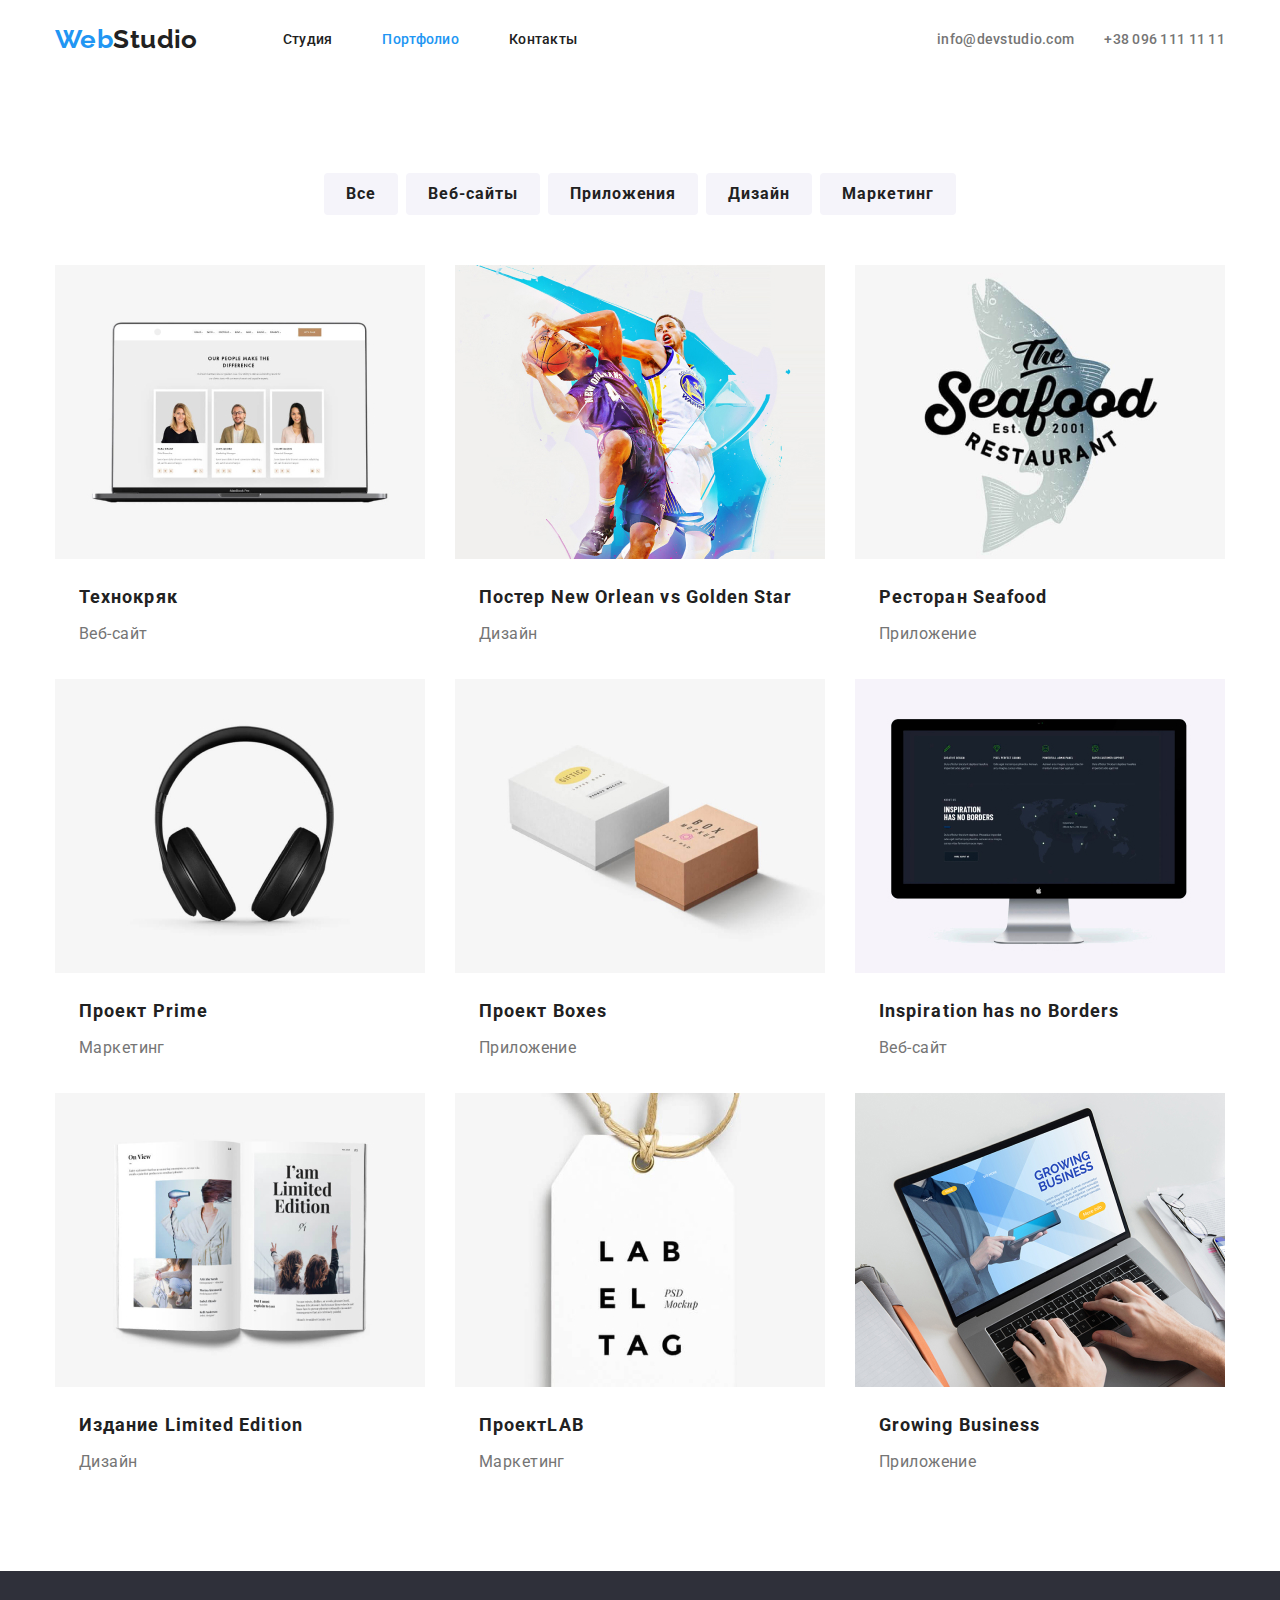
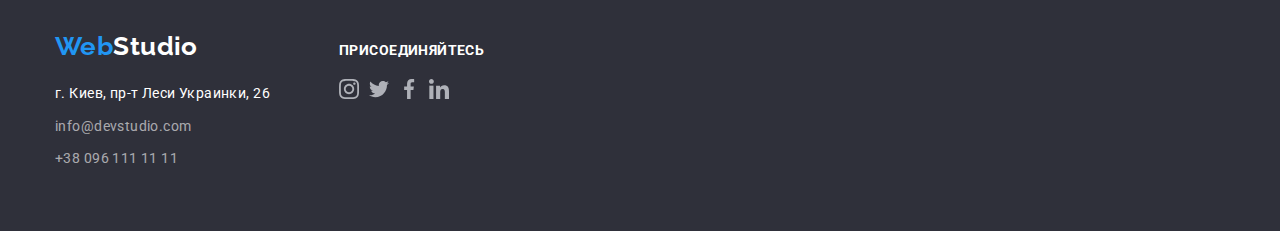
==== portfolio.html @ a81ef084 "Создан репозиторий" ====
<!DOCTYPE html>
<html lang="en">
<head>
    <meta charset="UTF-8">
    <meta name="viewport" content="width=device-width, initial-scale=1.0">
    <title>Web Studio</title>
    <link href="https://fonts.googleapis.com/css2?family=Raleway:wght@700&family=Roboto:wght@400;500;700;900&display=swap" rel="stylesheet">
    <link rel="stylesheet" href="./css/normalize.css">
    <link rel="stylesheet" href="./css/styles.css">
</head>
<body>
    <header class="header">
        <div class="container">
    <nav class="navigation">
        <a class="logo link" href="./index.html" aria-label="Логотип компании Веб студия"><span class="logo-item">Web</span>Studio</a>
    <ul class="navigation-list">
        <li class="navigation-list-item list">
            <a class="navigation-list-link link" href="./index.html" aria-label="Переход на главную страницу сайта">Студия</a>
        </li>
        <li class="navigation-list-item list">
            <a class="navigation-list-link selected link" href="./portfolio.html" aria-label="Переход на страницу портфолио">Портфолио</a>
        </li>
        <li class="navigation-list-item list">
            <a class="navigation-list-link link" href="" aria-label="Переход на страницу контактов">Контакты</a>
        </li>
    </ul>
    </nav>
        <ul class="header-contacts-list">
            <li class="header-contacts-item list">
                <a class="header-mail-link link" href="mailto:info@devstudio.com">info@devstudio.com</a>
            </li>
            <li class="header-contacts-item list">
                <a class="header-tel-link link" href="tel:+380961111111">+38 096 111 11 11</a>
            </li>
        </ul>
    </div>
    </header>
        <main>
            <div class="container">
            <ul class="btn-list">
                <li class="btn-list-item list">
                    <button type="button" class="btn-item modal-btn">Все</button>
                </li>
                <li class="btn-list-item list">
                    <button type="button" class="btn-item modal-btn">Веб-сайты</button>
                </li>
                <li class="btn-list-item list">
                    <button type="button" class="btn-item modal-btn">Приложения</button>
                </li>
                <li class="btn-list-item list">
                    <button type="button" class="btn-item modal-btn">Дизайн</button>
                </li>
                <li class="btn-list-item list">
                    <button type="button" class="btn-item modal-btn">Маркетинг</button>
                </li>
            </ul>
        </div>
     <!--Секция с примерами работ-->
     <section class="work-example">
         <div class="container">
         <h1 hidden>Примеры работ</h1>
         <ul class="work-examples-list">
             <li class="work-examples-item list">
                 <a class="work-examples-item-link link" href="">
                     <img class="work-examples-item-link-image" src="./images/works/work-1.jpg" alt="Сайт Технокряк" width="370" height="294">
                     <h2 class="work-examples-subtitle">Технокряк</h2>
                     <p class="work-examples-text">Веб-сайт</p>
                     <!-- <p class="work-examples-desc">Технокряк это современная площадка распространения коронавируса.
                          Компании используют эту платформу для цифрового шпионажа 
                          и атак на защищённые сервера конкурентов.</p> -->
                 </a>
             </li>
             <li class="work-examples-item list"> 
                 <a class="work-examples-item-link link" href="">
                     <img class="work-examples-item-link-image" src="./images/works/work-2.jpg" alt="Постер с баскетболистами" width="370" height="294">
                     <h2 class="work-examples-subtitle">Постер <span lang="en">New Orlean vs Golden Star</span></h2>
                     <p class="work-examples-text">Дизайн</p>
                     <!-- <p class="work-examples-desc">Технокряк это современная площадка распространения коронавируса.
                        Компании используют эту платформу для цифрового шпионажа 
                        и атак на защищённые сервера конкурентов.</p> -->
                 </a>
             </li>
             <li class="work-examples-item list">
                 <a class="work-examples-item-link link" href="">
                     <img class="work-examples-item-link-image" src="./images/works/work-3.jpg" alt="Логотип ресторана Сифуд" width="370" height="294">
                     <h2 class="work-examples-subtitle">Ресторан <span lang="en">Seafood</span></h2>
                     <p class="work-examples-text">Приложение</p>
                     <!-- <p class="work-examples-desc">Технокряк это современная площадка распространения коронавируса.
                        Компании используют эту платформу для цифрового шпионажа 
                        и атак на защищённые сервера конкурентов.</p> -->
                 </a>
             </li>
             <li class="work-examples-item list">
                 <a class="work-examples-item-link link" href="">
                     <img class="work-examples-item-link-image" src="./images/works/work-4.jpg" alt="Наушники" width="370" height="294">
                     <h2 class="work-examples-subtitle">Проект <span lang="en">Prime</span></h2>
                     <p class="work-examples-text">Маркетинг</p>
                     <!-- <p class="work-examples-desc">Технокряк это современная площадка распространения коронавируса.
                        Компании используют эту платформу для цифрового шпионажа 
                        и атак на защищённые сервера конкурентов.</p> -->
                 </a>
             </li>
             <li class="work-examples-item list"> 
                 <a class="work-examples-item-link link" href="">
                     <img class="work-examples-item-link-image" src="./images/works/work-5.jpg" alt="Две коробки" width="370" height="294">
                     <h2 class="work-examples-subtitle">Проект <span lang="en">Boxes</span></h2>
                     <p class="work-examples-text">Приложение</p>
                     <!-- <p class="work-examples-desc">Технокряк это современная площадка распространения коронавируса.
                          Компании используют эту платформу для цифрового шпионажа 
                          и атак на защищённые сервера конкурентов.</p> -->
                 </a>
             </li>
             <li class="work-examples-item list">
                 <a class="work-examples-item-link link" href="">
                     <img class="work-examples-item-link-image"  src="./images/works/work-6.jpg" alt="Монитор ПК" width="370" height="294">
                     <h2 class="work-examples-subtitle" lang="en">Inspiration has no Borders</h2>
                     <p class="work-examples-text">Веб-сайт</p>
                     <!-- <p class="work-examples-desc">Технокряк это современная площадка распространения коронавируса.
                          Компании используют эту платформу для цифрового шпионажа 
                          и атак на защищённые сервера конкурентов.</p> -->
                 </a>
             </li>
             <li class="work-examples-item list">
                 <a class="work-examples-item-link link" href="">
                     <img class="work-examples-item-link-image" src="./images/works/work-7.jpg" alt="Разворот журнала" width="370" height="294">
                     <h2 class="work-examples-subtitle">Издание <span lang="en">Limited Edition</span></h2>
                     <p class="work-examples-text">Дизайн</p>
                     <!-- <p class="work-examples-desc">Технокряк это современная площадка распространения коронавируса.
                          Компании используют эту платформу для цифрового шпионажа 
                          и атак на защищённые сервера конкурентов.</p> -->
                 </a>
             </li>
             <li class="work-examples-item list">
                 <a class="work-examples-item-link link" href="">
                     <img class="work-examples-item-link-image"  src="./images/works/work-8.jpg" alt="Ярлык с буквами" width="370" height="294">
                     <h2 class="work-examples-subtitle">Проект<span lang="en">LAB</span></h2>
                     <p class="work-examples-text">Маркетинг</p>
                     <!-- <p class="work-examples-desc">Технокряк это современная площадка распространения коронавируса.
                        Компании используют эту платформу для цифрового шпионажа 
                        и атак на защищённые сервера конкурентов.</p> -->
                 </a>
             </li>
             <li class="work-examples-item list">
                 <a class="work-examples-item-link link" href="">
                     <img class="work-examples-item-link-image" src="./images/works/work-9.jpg" alt="Ноутбук" width="370" height="294">
                     <h2 class="work-examples-subtitle" lang="en">Growing Business</h2>
                     <p class="work-examples-text">Приложение</p>
                     <!-- <p class="work-examples-desc">Технокряк это современная площадка распространения коронавируса.
                          Компании используют эту платформу для цифрового шпионажа 
                          и атак на защищённые сервера конкурентов.</p> -->
                 </a>
             </li>
         </ul>
        </div>
     </section>      
        </main>
        <footer class="footer">
            <div class="container">
              <!--Контакты-->
          <div class="contacts">
              <a class="logo-footer link" href="./index.html"><span class="logo-footer-item">Web</span>Studio</a>
              <address class="contacts-block">
                  <ul class="contacts-block-list">
                      <li class="contacts-block-list-item list">
                          <a class="footer-map-link link" href="https://goo.gl/maps/wMXFmCSK4GjMc7Qu5" target="_blank">г. Киев, пр-т Леси Украинки, 26</a>
                      </li>
                      <li class="contacts-block-list-item list">
                          <a class="footer-mail-link link" href="mailto:info@devstudio.com">info@devstudio.com</a>
                      </li>
                      <li class="contacts-block-list-item list">
                          <a class="footer-tel-link link" href="tel:+380961111111">+38 096 111 11 11</a>
                      </li>
                  </ul>
              </address>
          </div>
          <!--Ссылки на соцсети-->
          <div class="social-links-block">
              <b class="social-links-block-text">Присоединяйтесь</b>
              <ul class="footer-list-link">
                  <li class="footer-socail-list-item list">
                      <a href="" target="_blank"><img src="./images/social-links-icon/instagram-icon.svg" alt="Иконка Инстаграмма"></a>
                  </li>
                  <li class="footer-socail-list-item list">
                      <a href="" target="_blank"><img src="./images/social-links-icon/twitter-icon.svg" alt="Иконка Твитера"></a>
                  </li>
                  <li class="footer-socail-list-item list">
                      <a href="" target="_blank"><img src="./images/social-links-icon/facebook-icon.svg" alt="Иконка Фейсбука"></a>
                  </li>
                  <li class="footer-socail-list-item list">
                      <a href="" target="_blank"><img src="./images/social-links-icon/linkedin-icon.svg" alt="Иконка Линкедина"></a>
                  </li>
              </ul>  
          </div>
          </div>
          </footer>
</body>
</html>
---- css/styles.css ----
:root {
    --main-color: #757575;
    --title-color: #212121;
    --accent-color:#2196F3;
    --secondary-color:#FFFFFF;
    --main-font:"Roboto", sans-serif;
    --secondary-font: "Raleway", sans-serif;
}
html {
    box-sizing: border-box;
}
*,
*::before,
*::after {
    box-sizing: inherit;
    margin: 0;
    padding: 0;
}
body {
    margin: 0;
    background-color: var(--secondary-color);
    font-family: var(--main-font);
    font-size: 14px;
    line-height: 1.714;
    letter-spacing: 0.03em;
    color: var(--main-color);
}
.list {
    list-style: none;
}
.link {
    text-decoration: none;
}
h1,
h2,
h3 {
  margin: 0;
}
img {
  display: block;
  max-width: 100%;
  height: auto;
}
ul {
    padding: 0;
    margin: 0;
}
.container {
    width: 1200px;
    padding-right: 15px;
    padding-left: 15px; 
    margin-right: auto;
    margin-left: auto;
}
/*Хедер*/
 .header .container {
    display: flex;
} 
.navigation-list {
    display: flex;
}
.navigation {
    display: flex; 
}
.navigation-list-link {
    display: block;
    padding-top: 32px;
    padding-bottom: 32px;
    font-weight: 500;
    font-size: 14px;
    line-height: 1.14;
    letter-spacing: 0.02em;
    color: var(--title-color);
}
.navigation-list-link:hover,
.navigation-list-link:focus {
    color: var(--accent-color);
}
.navigation-list-item .selected {
    color: var(--accent-color);
}
.navigation-list-item:not(:last-child) {
    margin-right: 50px;
}
.header-contacts-list {
    display: flex;
    margin-left: auto;
}
.header-contacts-item:not(:last-child) {
    margin-right: 30px;
}
.header-mail-link,
.header-tel-link {
    display: block;
    padding-top: 32px;
    padding-bottom: 32px;
    font-weight: 500;
    font-size: 14px;
    line-height: 1.14;
    letter-spacing: 0.02em;
    color: var(--main-color);
}
.header-mail-link:hover,
.header-mail-link:focus,
.header-tel-link:hover,
.header-tel-link:focus {
    color: var(--accent-color);
}
.logo {
    display: block;
    padding-top: 24px;
    padding-bottom: 25px;
    margin-right: 85px;
    font-family: var(--secondary-font);
    font-weight: 700;
    font-size: 26px;
    line-height: 1.19;
    color: var(--title-color);

}
.logo .logo-item {
    color: var(--accent-color);
}
/*Секция герой*/
.hero {
    margin-bottom: 94px;
    text-align: center;
}
.hero-title {
    margin-bottom: 30px;
    font-weight: 900;
    font-size: 44px;
    line-height: 1.36;
    text-align: center;
    letter-spacing: 0.06em;
    text-transform: uppercase;
 /*Задано свойство background-color для визуализации*/   
    background-color: #d3d3d3;
    color: var(--secondary-color) ;

}
.hero-btn {
    padding-top: 10px;
    padding-right: 32px;
    padding-bottom: 10px;
    padding-left: 32px;
    border-radius: 4px;
}
.modal-btn {
    border: transparent;
    font-weight: 700;
    font-size: 16px;
    line-height: 1.87;
    text-align: center;
    letter-spacing: 0.06em;
    color: var(--title-color);
    background-color: #F5F4FA;
}
.modal-btn:hover,
.modal-btn:focus {
    color: var(--secondary-color);
    background-color: var(--accent-color);
}
/*Преимущества*/
.advantage {
    margin-bottom: 94px;
}
.advantage-list {
    display: flex;
}
.advantage-list-item:not(:last-child){
    margin-right: 30px;
}
.advantage-list-title {
    margin-bottom: 10px;
    font-weight: 700;
    font-size: 14px;
    line-height: 1.14;
    text-transform: uppercase;
    color: var(--title-color);
}
.advantage-list-image {
    margin-bottom: 30px;
}
.advantage-list-text {
    font-size: 14px;
    line-height: 1.71;
}
/*Напраления работы*/
.work-direction {
    margin-bottom: 94px;
}
.work-direction-title {
    margin-bottom: 50px;
    font-weight: 700;
    font-size: 36px;
    line-height: 1.17;
    text-align: center;
    color: var(--title-color);
}
.work-direction-list{
    display: flex;
}
.work-direction-list-item:not(:last-child) {
    margin-right: 30px;
}
.work-direction-subtitle {
    font-weight: 700;
    font-size: 14px;
    line-height: 16px;
    text-align: center;
    text-transform: uppercase;
    color: var(--secondary-color);
    background-color: rgba(47, 48, 58, 0.8);
}
/*Команда*/
.team {
    padding-top: 94px;
    padding-bottom: 94px;
    background-color: #F5F4FA;
}
.team-list {
    display: flex;
}
.team-title {
    margin-bottom: 50px;
    font-weight: 700;
    font-size: 36px;
    line-height: 1.16;
    text-align: center;
    color: var(--title-color);
}
.team-list-item:not(:last-child) {
    margin-right: 30px;
}
.team-list-item-image {
    margin-bottom: 30px;
}
.team-list-item-name {
    margin-bottom: 10px;
    font-weight: 500;
    font-size: 16px;
    line-height: 1.19;
    text-align: center;
    color: var(--title-color);
}
.team-list-item-position {
    margin-bottom: 16px;
    font-size: 16px;
    line-height: 1.19;
    text-align: center;
}
.social-list {
    display: flex;
    justify-content: center;
}
.social-list-item:not(:last-child) {
    margin-right: 34px;
}
/*Клиенты*/
.clients {
    padding-top: 94px;
    padding-bottom: 94px;
}
.clients-list {
    display: flex;
}
.clients-title {
    margin-bottom: 50px;
    font-weight: 700;
    font-size: 36px;
    line-height: 1.17;
    text-align: center;
    color: var(--title-color);
}
.clietnts-list-item {
    width: 170px;
    height: 90px;
    border: 1px solid #AFB1B8;
    border-radius: 4px;
    display: flex;
    justify-content: center; 
    align-items: center; 
}
.clietnts-list-item:not(:last-child) {
    margin-right: 30px;
} 
/*Футер контакты*/
.footer {
    background-color:#2F303A;
} 
.footer .container {
    display: flex;
}
.contacts {
    margin-right: 69px;
    padding-top: 60px;
    padding-bottom: 60px;
}
.logo-footer {
    display: block;
    margin-bottom: 20px;
    font-family: var(--secondary-font);
    font-weight: 700;
    font-size: 26px;
    line-height: 1.19;
    color: var(--secondary-color);
}
.logo-footer .logo-footer-item {
    color: var(--accent-color);
}
.contacts-block-list-item:not(:last-child) {
    margin-bottom: 9px;
}
.footer-map-link {
    font-style: normal;
    font-size: 14px;
    line-height: 1.71;
    color: var(--secondary-color)
}
.footer-mail-link,
.footer-tel-link {
    font-style: normal;
    font-size: 14px;
    line-height: 1.71;
    color: rgba(255, 255, 255, 0.6);
}
.footer-map-link:hover,
.footer-map-link:focus,
.footer-mail-link:hover,
.footer-mail-link:focus,
.footer-tel-link:hover,
.footer-tel-link:focus {
    font-style: normal;
    color:var(--accent-color)
}
.footer-list-link {
    display: flex;
}
.social-links-block {
    padding-top: 72px;
    padding-bottom: 60px;
}
.social-links-block-text {
    display: block;
    margin-bottom: 20px;
    font-weight: 700;
    font-size: 14px;
    line-height: 1.14;
    text-transform: uppercase;
    color:var(--secondary-color)
}
.footer-socail-list-item:not(:last-child){
    margin-right: 10px;
}
/* Список кнопок фильтра */
.btn-list {
    display: flex;
    justify-content: center;
    padding-top: 93px;
    padding-bottom: 50px;
}
.btn-list-item:not(:last-child) {
    margin-right: 8px;
}
.btn-item {
    padding-top: 6px;
    padding-right: 22px;
    padding-bottom: 6px;
    padding-left: 22px;
    border-radius: 4px;
}

/*Секция с примерами работы*/
.work-example {
    padding-bottom: 94px;
}
.work-examples-list {
    display: flex;
    flex-wrap: wrap;
}
.work-examples-item:not(:nth-child(3n)){
    margin-right: 30px; 
}
.work-examples-item:not(:nth-last-child(-n+3)) {
    margin-bottom: 30px;
}
.work-examples-item-link-image {
    margin-bottom: 20px;
}
.work-examples-subtitle {
    padding-left: 24px;
    margin-bottom: 4px;
    font-weight: 700;
    font-size: 18px;
    line-height: 2;
    letter-spacing: 0.06em;
    color:var(--title-color)
}
.work-examples-text {
    padding-left: 24px;
    font-size: 16px;
    line-height: 1.87;
    color: var(--main-color);
}
.work-examples-desc {
    font-size: 18px;
    line-height: 1.56;
    color:var(--secondary-color);
    background-color: var(--accent-color);
    /*Задано свойство background-color для визуализации*/ 
}
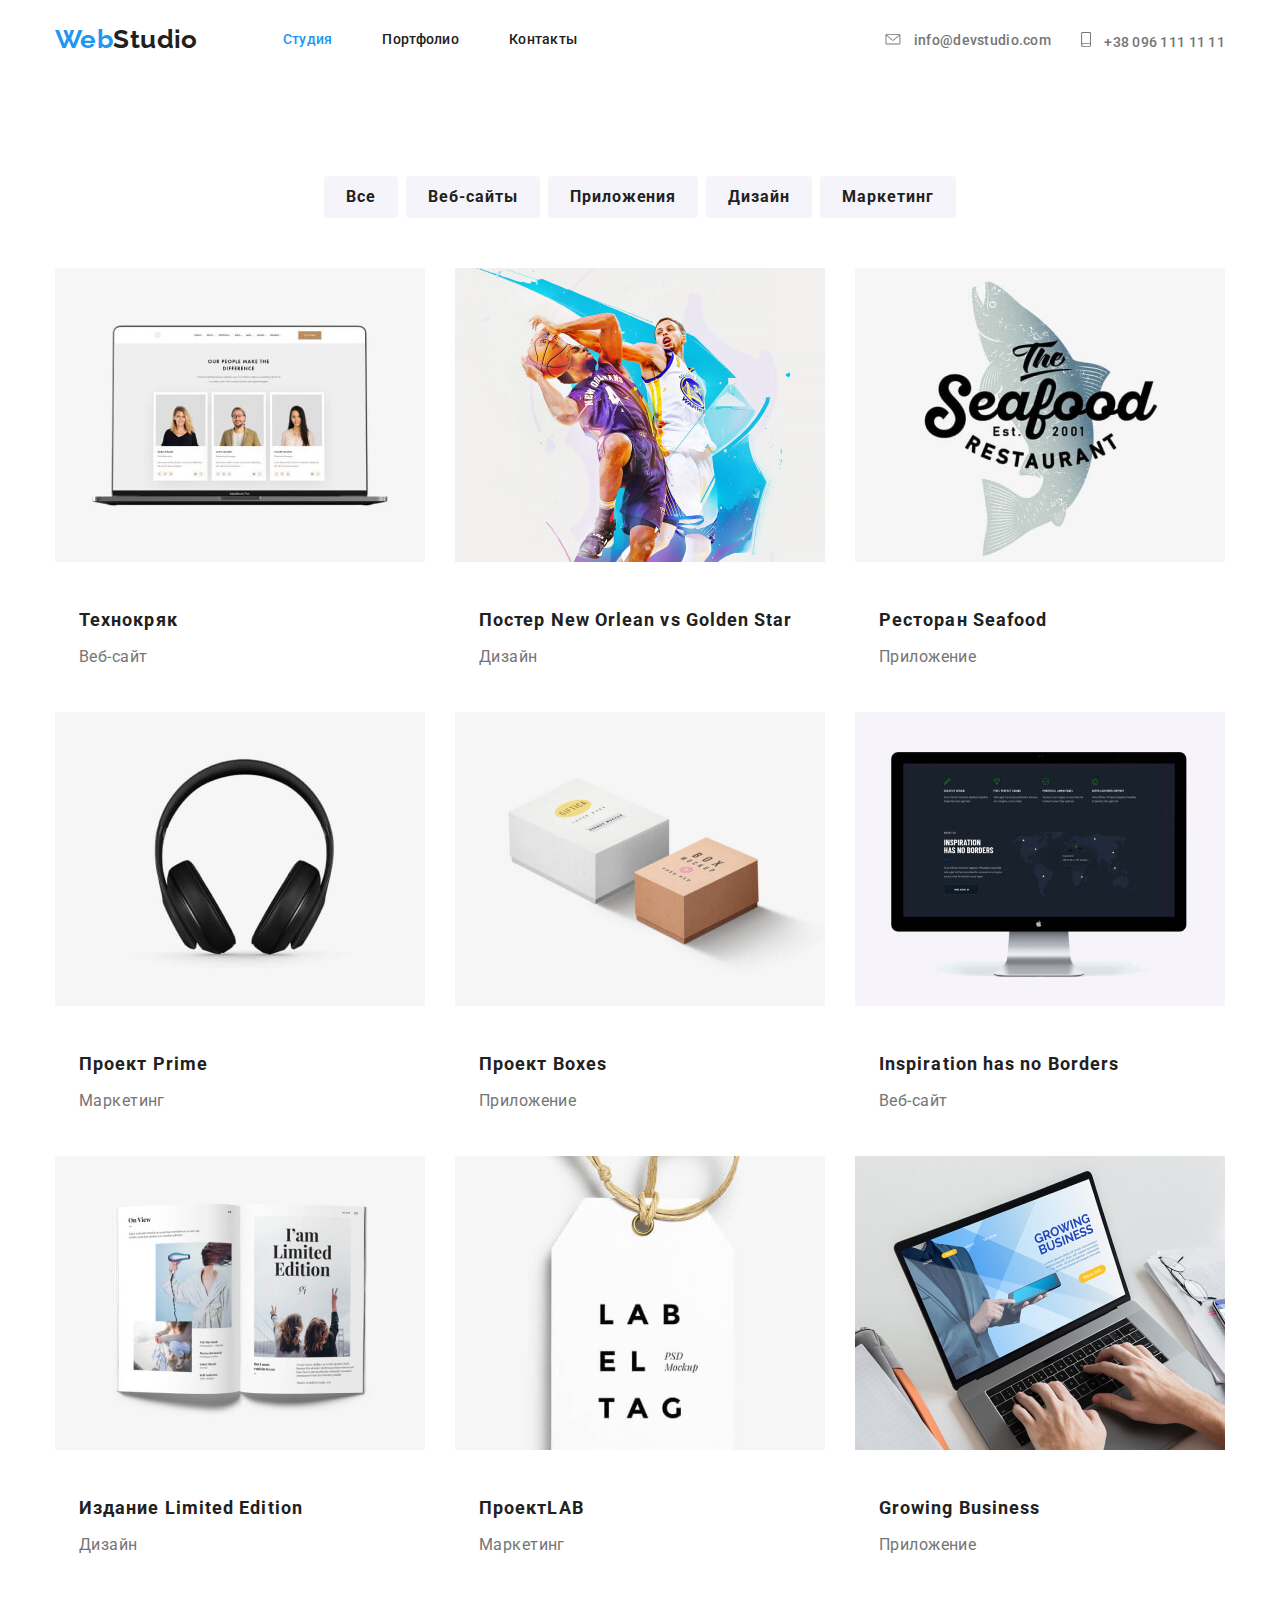
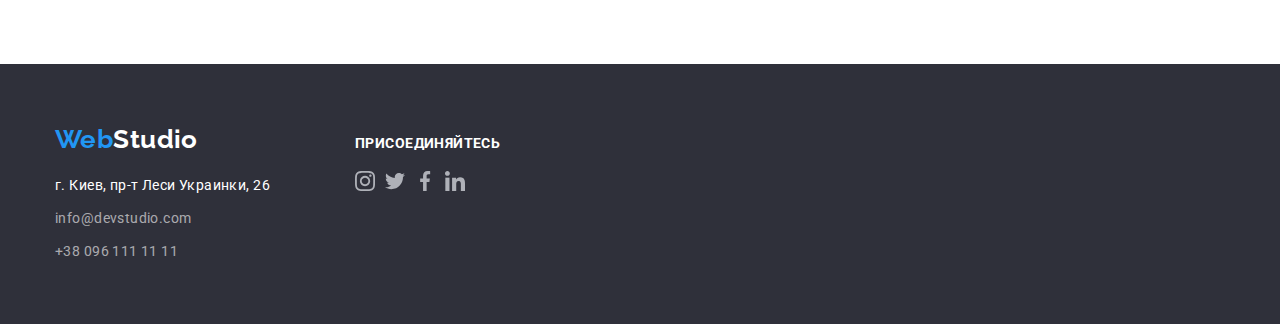
==== commit ef9d89c9: "Добавлены ховер и фокус на иконки в секции клиенты" ====
--- a/portfolio.html
+++ b/portfolio.html
@@ -15,10 +15,10 @@
         <a class="logo link" href="./index.html" aria-label="Логотип компании Веб студия"><span class="logo-item">Web</span>Studio</a>
     <ul class="navigation-list">
         <li class="navigation-list-item list">
-            <a class="navigation-list-link link" href="./index.html" aria-label="Переход на главную страницу сайта">Студия</a>
+            <a class="navigation-list-link selected link" href="./index.html" aria-label="Переход на главную страницу сайта">Студия</a>
         </li>
         <li class="navigation-list-item list">
-            <a class="navigation-list-link selected link" href="./portfolio.html" aria-label="Переход на страницу портфолио">Портфолио</a>
+            <a class="navigation-list-link link" href="./portfolio.html" aria-label="Переход на страницу портфолио">Портфолио</a>
         </li>
         <li class="navigation-list-item list">
             <a class="navigation-list-link link" href="" aria-label="Переход на страницу контактов">Контакты</a>
@@ -26,11 +26,22 @@
     </ul>
     </nav>
         <ul class="header-contacts-list">
-            <li class="header-contacts-item list">
-                <a class="header-mail-link link" href="mailto:info@devstudio.com">info@devstudio.com</a>
+            <li class="header-contacts-item list">  
+                <a class="header-mail-link link" href="mailto:info@devstudio.com">
+                    <svg class="mail-icon-svg" >
+                        <use href="./images/sprite.svg#icon-mail">
+                        </use>
+                    </svg> 
+                    info@devstudio.com 
+                </a>  
             </li>
             <li class="header-contacts-item list">
-                <a class="header-tel-link link" href="tel:+380961111111">+38 096 111 11 11</a>
+                <a class="header-tel-link link" href="tel:+380961111111">
+                    <svg class="phone-icon-svg" >
+                        <use href="./images/sprite.svg#icon-phone">
+                        </use>
+                    </svg>   
+                    +38 096 111 11 11</a>
             </li>
         </ul>
     </div>
@@ -58,96 +69,114 @@
      <!--Секция с примерами работ-->
      <section class="work-example">
          <div class="container">
-         <h1 hidden>Примеры работ</h1>
+         <h1 class="visually-hidden">Примеры работ</h1>
          <ul class="work-examples-list">
              <li class="work-examples-item list">
                  <a class="work-examples-item-link link" href="">
                      <img class="work-examples-item-link-image" src="./images/works/work-1.jpg" alt="Сайт Технокряк" width="370" height="294">
-                     <h2 class="work-examples-subtitle">Технокряк</h2>
+                     <div class="work-examples-block">
+                         <h2 class="work-examples-subtitle">Технокряк</h2>
                      <p class="work-examples-text">Веб-сайт</p>
                      <!-- <p class="work-examples-desc">Технокряк это современная площадка распространения коронавируса.
                           Компании используют эту платформу для цифрового шпионажа 
                           и атак на защищённые сервера конкурентов.</p> -->
+                    </div>
                  </a>
              </li>
              <li class="work-examples-item list"> 
                  <a class="work-examples-item-link link" href="">
                      <img class="work-examples-item-link-image" src="./images/works/work-2.jpg" alt="Постер с баскетболистами" width="370" height="294">
+                     <div class="work-examples-block">
                      <h2 class="work-examples-subtitle">Постер <span lang="en">New Orlean vs Golden Star</span></h2>
                      <p class="work-examples-text">Дизайн</p>
                      <!-- <p class="work-examples-desc">Технокряк это современная площадка распространения коронавируса.
                         Компании используют эту платформу для цифрового шпионажа 
                         и атак на защищённые сервера конкурентов.</p> -->
+                    </div>
                  </a>
              </li>
              <li class="work-examples-item list">
                  <a class="work-examples-item-link link" href="">
                      <img class="work-examples-item-link-image" src="./images/works/work-3.jpg" alt="Логотип ресторана Сифуд" width="370" height="294">
+                     <div class="work-examples-block">
                      <h2 class="work-examples-subtitle">Ресторан <span lang="en">Seafood</span></h2>
                      <p class="work-examples-text">Приложение</p>
                      <!-- <p class="work-examples-desc">Технокряк это современная площадка распространения коронавируса.
                         Компании используют эту платформу для цифрового шпионажа 
                         и атак на защищённые сервера конкурентов.</p> -->
+                     </div>
                  </a>
              </li>
              <li class="work-examples-item list">
                  <a class="work-examples-item-link link" href="">
                      <img class="work-examples-item-link-image" src="./images/works/work-4.jpg" alt="Наушники" width="370" height="294">
+                     <div class="work-examples-block">
                      <h2 class="work-examples-subtitle">Проект <span lang="en">Prime</span></h2>
                      <p class="work-examples-text">Маркетинг</p>
                      <!-- <p class="work-examples-desc">Технокряк это современная площадка распространения коронавируса.
                         Компании используют эту платформу для цифрового шпионажа 
                         и атак на защищённые сервера конкурентов.</p> -->
+                     </div>
                  </a>
              </li>
              <li class="work-examples-item list"> 
                  <a class="work-examples-item-link link" href="">
                      <img class="work-examples-item-link-image" src="./images/works/work-5.jpg" alt="Две коробки" width="370" height="294">
+                     <div class="work-examples-block">
                      <h2 class="work-examples-subtitle">Проект <span lang="en">Boxes</span></h2>
                      <p class="work-examples-text">Приложение</p>
                      <!-- <p class="work-examples-desc">Технокряк это современная площадка распространения коронавируса.
                           Компании используют эту платформу для цифрового шпионажа 
                           и атак на защищённые сервера конкурентов.</p> -->
+                     </div>
                  </a>
              </li>
              <li class="work-examples-item list">
                  <a class="work-examples-item-link link" href="">
                      <img class="work-examples-item-link-image"  src="./images/works/work-6.jpg" alt="Монитор ПК" width="370" height="294">
+                     <div class="work-examples-block">
                      <h2 class="work-examples-subtitle" lang="en">Inspiration has no Borders</h2>
                      <p class="work-examples-text">Веб-сайт</p>
                      <!-- <p class="work-examples-desc">Технокряк это современная площадка распространения коронавируса.
                           Компании используют эту платформу для цифрового шпионажа 
                           и атак на защищённые сервера конкурентов.</p> -->
+                     </div>
                  </a>
              </li>
              <li class="work-examples-item list">
                  <a class="work-examples-item-link link" href="">
                      <img class="work-examples-item-link-image" src="./images/works/work-7.jpg" alt="Разворот журнала" width="370" height="294">
+                     <div class="work-examples-block">
                      <h2 class="work-examples-subtitle">Издание <span lang="en">Limited Edition</span></h2>
                      <p class="work-examples-text">Дизайн</p>
                      <!-- <p class="work-examples-desc">Технокряк это современная площадка распространения коронавируса.
                           Компании используют эту платформу для цифрового шпионажа 
                           и атак на защищённые сервера конкурентов.</p> -->
+                     </div>
                  </a>
              </li>
              <li class="work-examples-item list">
                  <a class="work-examples-item-link link" href="">
                      <img class="work-examples-item-link-image"  src="./images/works/work-8.jpg" alt="Ярлык с буквами" width="370" height="294">
+                     <div class="work-examples-block">
                      <h2 class="work-examples-subtitle">Проект<span lang="en">LAB</span></h2>
                      <p class="work-examples-text">Маркетинг</p>
                      <!-- <p class="work-examples-desc">Технокряк это современная площадка распространения коронавируса.
                         Компании используют эту платформу для цифрового шпионажа 
                         и атак на защищённые сервера конкурентов.</p> -->
+                     </div>
                  </a>
              </li>
              <li class="work-examples-item list">
                  <a class="work-examples-item-link link" href="">
                      <img class="work-examples-item-link-image" src="./images/works/work-9.jpg" alt="Ноутбук" width="370" height="294">
+                     <div class="work-examples-block">
                      <h2 class="work-examples-subtitle" lang="en">Growing Business</h2>
                      <p class="work-examples-text">Приложение</p>
                      <!-- <p class="work-examples-desc">Технокряк это современная площадка распространения коронавируса.
                           Компании используют эту платформу для цифрового шпионажа 
                           и атак на защищённые сервера конкурентов.</p> -->
+                     </div>
                  </a>
              </li>
          </ul>
--- a/css/styles.css
+++ b/css/styles.css
@@ -25,6 +25,16 @@
     letter-spacing: 0.03em;
     color: var(--main-color);
 }
+.visually-hidden {
+    position: absolute;
+    width: 1px;
+    height: 1px;
+    margin: -1px;
+    border: 0;
+    padding: 0;
+    clip: rect(0 0 0 0);
+    overflow: hidden;
+}
 .list {
     list-style: none;
 }
@@ -86,8 +96,24 @@
     display: flex;
     margin-left: auto;
 }
+.header-contacts-item {
+    display: flex;
+    align-items: center;
+}
 .header-contacts-item:not(:last-child) {
     margin-right: 30px;
+}
+.mail-icon-svg {
+    margin-right: 10px;
+    width: 16px;
+    height: 11.2px;
+    fill: var(--main-color);
+}
+.phone-icon-svg {
+    margin-right: 10px;
+    width: 10px;
+    height: 14.94px;
+    fill: var(--main-color); 
 }
 .header-mail-link,
 .header-tel-link {
@@ -106,6 +132,13 @@
 .header-tel-link:focus {
     color: var(--accent-color);
 }
+.header-mail-link:hover .mail-icon-svg,
+.header-mail-link:focus .mail-icon-svg,
+.header-tel-link:hover .phone-icon-svg,
+.header-tel-link:focus .phone-icon-svg {
+    fill: var(--accent-color);
+    color: var(--accent-color);
+}
 .logo {
     display: block;
     padding-top: 24px;
@@ -124,8 +157,17 @@
 /*Секция герой*/
 .hero {
     margin-bottom: 94px;
-    text-align: center;
-}
+    padding-top: 200px;
+    text-align: center;
+    max-width: 1600px;
+    height: 600px;
+    background-image: linear-gradient(
+        rgba(47, 48, 58, 0.8),
+        rgba(47, 48, 58, 0.8)),
+        url(../images/header-bg.jpg);
+    background-repeat: no-repeat; 
+    background-color: rgb(47, 48, 58);   
+    }
 .hero-title {
     margin-bottom: 30px;
     font-weight: 900;
@@ -134,10 +176,7 @@
     text-align: center;
     letter-spacing: 0.06em;
     text-transform: uppercase;
- /*Задано свойство background-color для визуализации*/   
-    background-color: #d3d3d3;
     color: var(--secondary-color) ;
-
 }
 .hero-btn {
     padding-top: 10px;
@@ -145,6 +184,7 @@
     padding-bottom: 10px;
     padding-left: 32px;
     border-radius: 4px;
+    cursor: pointer;
 }
 .modal-btn {
     border: transparent;
@@ -155,6 +195,7 @@
     letter-spacing: 0.06em;
     color: var(--title-color);
     background-color: #F5F4FA;
+    cursor: pointer;
 }
 .modal-btn:hover,
 .modal-btn:focus {
@@ -168,8 +209,27 @@
 .advantage-list {
     display: flex;
 }
+.advantage-list-item {
+    width: calc((100%-30px*3)/4);
+}
 .advantage-list-item:not(:last-child){
     margin-right: 30px;
+}
+.advantage-list-icon {
+    width: 70px;
+    height: 70px;
+}
+.advantage-icon-block {
+    display: flex;
+    align-items: center;
+    justify-content: center;
+    padding-top: 25px;
+    padding-right: 100px;
+    padding-bottom: 25px;
+    padding-left: 100px;
+    margin-bottom: 30px;
+    background: #F5F4FA;
+    border-radius: 4px;   
 }
 .advantage-list-title {
     margin-bottom: 10px;
@@ -200,6 +260,9 @@
 }
 .work-direction-list{
     display: flex;
+}
+.work-direction-list-item {
+    width: calc((100%-30px*2)/3);
 }
 .work-direction-list-item:not(:last-child) {
     margin-right: 30px;
@@ -230,6 +293,10 @@
     text-align: center;
     color: var(--title-color);
 }
+.team-list-item {
+    width: calc((100%-30px*3)/4);
+}
+
 .team-list-item:not(:last-child) {
     margin-right: 30px;
 }
@@ -273,7 +340,10 @@
     text-align: center;
     color: var(--title-color);
 }
-.clietnts-list-item {
+.clietnts-list-item:not(:last-child) {
+    margin-right: 30px;
+} 
+.clients-list-link {
     width: 170px;
     height: 90px;
     border: 1px solid #AFB1B8;
@@ -281,10 +351,20 @@
     display: flex;
     justify-content: center; 
     align-items: center; 
-}
-.clietnts-list-item:not(:last-child) {
-    margin-right: 30px;
-} 
+    color: #AFB1B8;
+}
+.clients-icon {
+   fill: #AFB1B8;
+}
+.clients-list-link:hover,
+.clients-list-link:focus {
+    color:var(--accent-color);
+    border:  1px solid var(--accent-color);
+}
+.clients-list-link:hover .clients-icon,
+.clients-list-link:focus .clients-icon {
+    fill: var(--accent-color);
+}
 /*Футер контакты*/
 .footer {
     background-color:#2F303A;
@@ -296,6 +376,7 @@
     margin-right: 69px;
     padding-top: 60px;
     padding-bottom: 60px;
+    width: 231px;
 }
 .logo-footer {
     display: block;
@@ -340,6 +421,7 @@
 .social-links-block {
     padding-top: 72px;
     padding-bottom: 60px;
+    width: 206px;
 }
 .social-links-block-text {
     display: block;
@@ -353,12 +435,18 @@
 .footer-socail-list-item:not(:last-child){
     margin-right: 10px;
 }
+.instagram-icon {
+    width: 20px;
+    height: 20px;
+    fill:tomato;
+}
 /* Список кнопок фильтра */
 .btn-list {
     display: flex;
     justify-content: center;
     padding-top: 93px;
     padding-bottom: 50px;
+    cursor: pointer;
 }
 .btn-list-item:not(:last-child) {
     margin-right: 8px;
@@ -379,6 +467,9 @@
     display: flex;
     flex-wrap: wrap;
 }
+.work-examples-item {
+    width: 370px;
+}
 .work-examples-item:not(:nth-child(3n)){
     margin-right: 30px; 
 }
@@ -388,8 +479,13 @@
 .work-examples-item-link-image {
     margin-bottom: 20px;
 }
+.work-examples-block {
+    padding-top: 20px;
+    padding-right: 24px;
+    padding-bottom: 10px;
+    padding-left: 24px;
+}
 .work-examples-subtitle {
-    padding-left: 24px;
     margin-bottom: 4px;
     font-weight: 700;
     font-size: 18px;
@@ -398,7 +494,6 @@
     color:var(--title-color)
 }
 .work-examples-text {
-    padding-left: 24px;
     font-size: 16px;
     line-height: 1.87;
     color: var(--main-color);
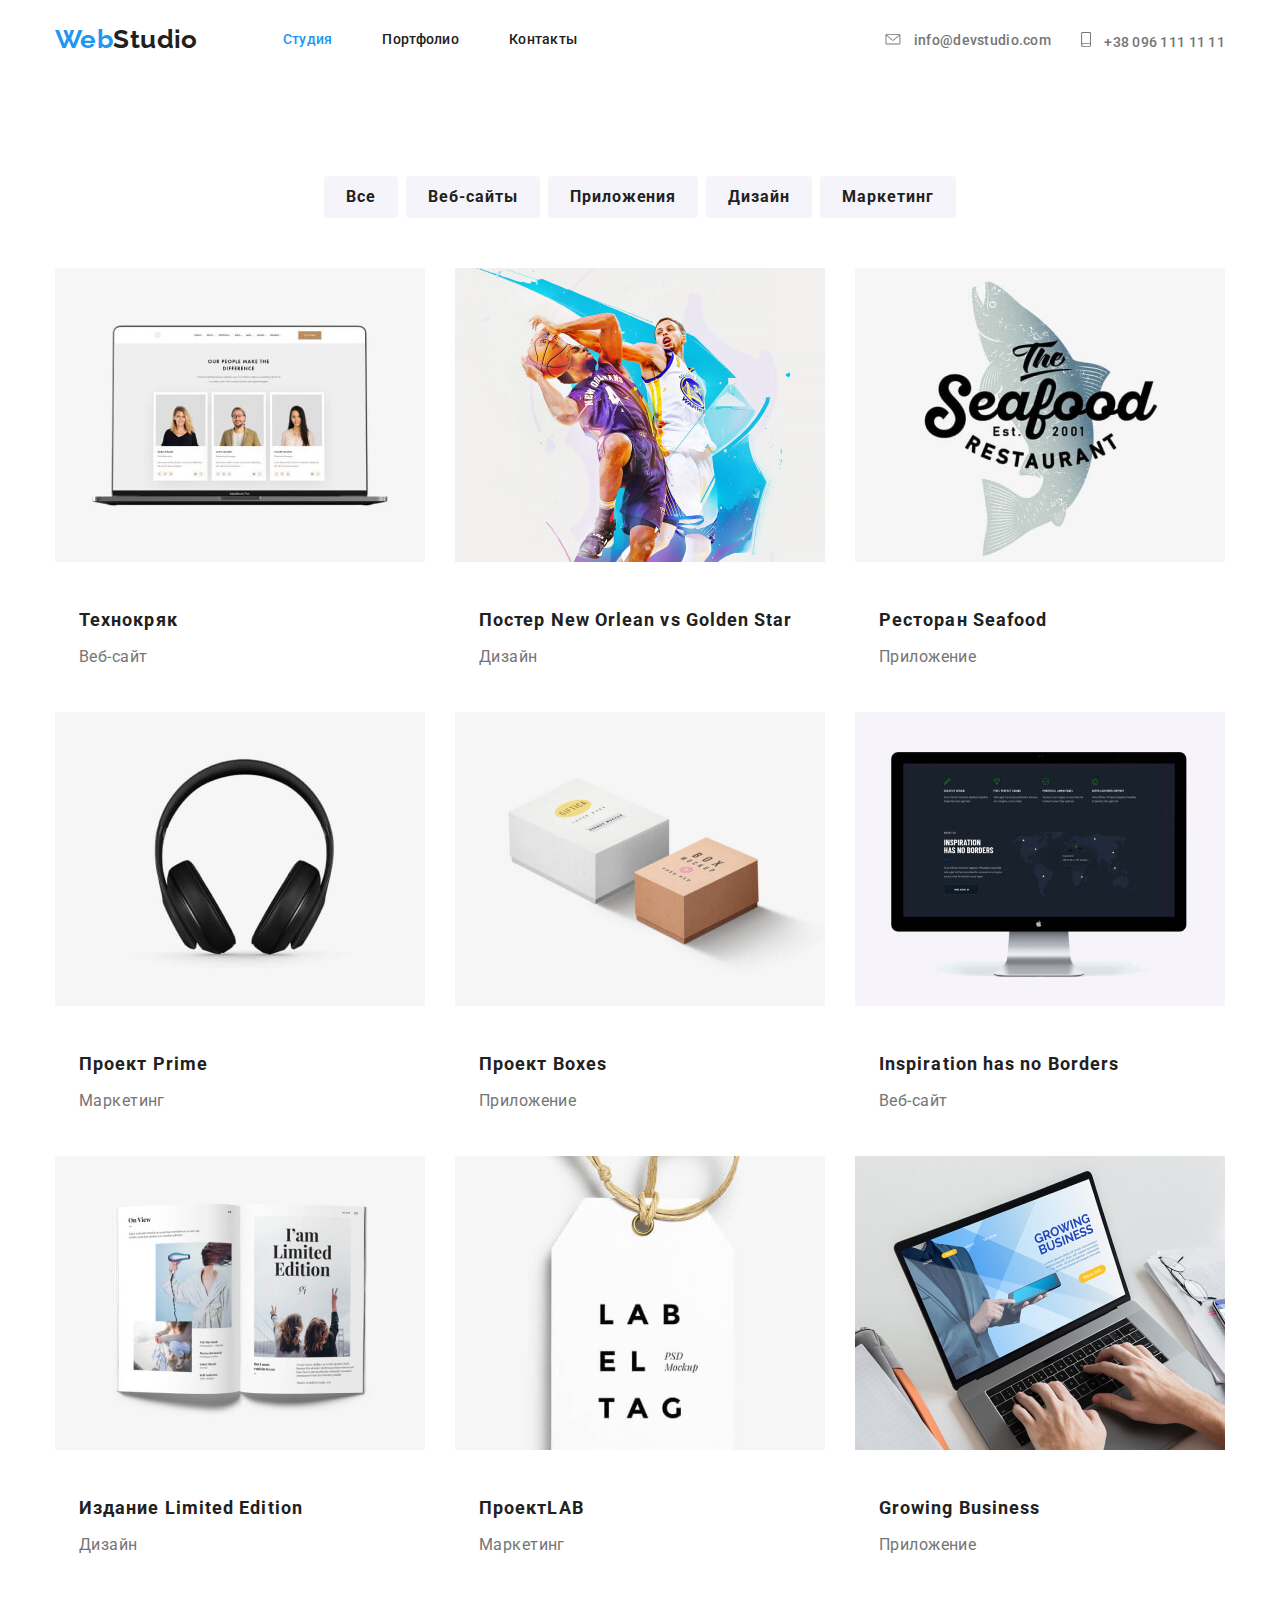
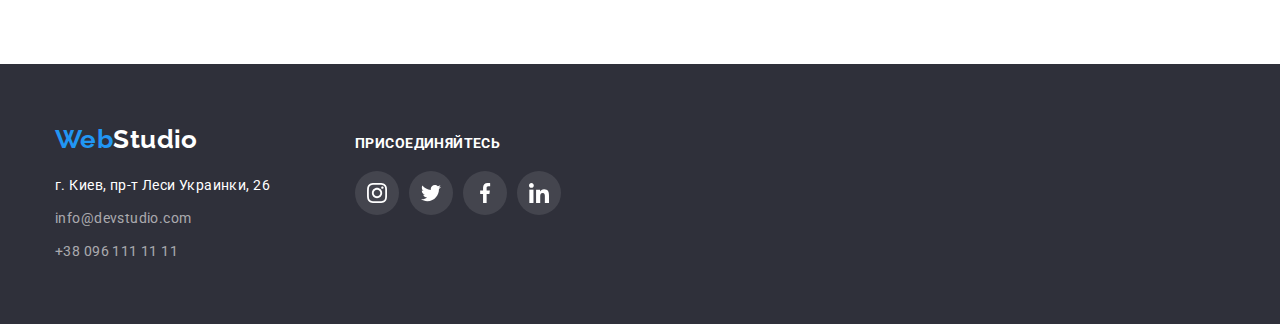
==== commit 481df467: "Добавлены ховер и фокус на иконки соцсетей" ====
--- a/portfolio.html
+++ b/portfolio.html
@@ -207,16 +207,32 @@
               <b class="social-links-block-text">Присоединяйтесь</b>
               <ul class="footer-list-link">
                   <li class="footer-socail-list-item list">
-                      <a href="" target="_blank"><img src="./images/social-links-icon/instagram-icon.svg" alt="Иконка Инстаграмма"></a>
-                  </li>
-                  <li class="footer-socail-list-item list">
-                      <a href="" target="_blank"><img src="./images/social-links-icon/twitter-icon.svg" alt="Иконка Твитера"></a>
-                  </li>
-                  <li class="footer-socail-list-item list">
-                      <a href="" target="_blank"><img src="./images/social-links-icon/facebook-icon.svg" alt="Иконка Фейсбука"></a>
-                  </li>
-                  <li class="footer-socail-list-item list">
-                      <a href="" target="_blank"><img src="./images/social-links-icon/linkedin-icon.svg" alt="Иконка Линкедина"></a>
+                      <a class="footer-social-list-link" href="" target="_blank" aria-label="Инстаграмм">
+                    <svg class="footer-social-icon">
+                              <use href="./images/sprite.svg#icon-instagram"></use>
+                          </svg> 
+                      </a>
+                  </li>
+                  <li class="footer-socail-list-item list">
+                      <a class="footer-social-list-link" href="" target="_blank" aria-label="Твиттер">
+                          <svg class="footer-social-icon">
+                              <use href="./images/sprite.svg#icon-twitter"></use>
+                          </svg>
+                      </a>
+                  </li>
+                  <li class="footer-socail-list-item list">
+                      <a class="footer-social-list-link" href="" target="_blank" aria-label="Фейсбук">
+                          <svg class="footer-social-icon">
+                              <use href="./images/sprite.svg#icon-facebook"></use>
+                          </svg>
+                      </a>
+                  </li>
+                  <li class="footer-socail-list-item list">
+                      <a class="footer-social-list-link" href="" target="_blank" aria-label="Линкедин">
+                          <svg class="footer-social-icon">
+                              <use href="./images/sprite.svg#icon-linkedin"></use>
+                          </svg>
+                      </a>
                   </li>
               </ul>  
           </div>
--- a/css/styles.css
+++ b/css/styles.css
@@ -322,7 +322,34 @@
     justify-content: center;
 }
 .social-list-item:not(:last-child) {
-    margin-right: 34px;
+    margin-right: 10px;
+}
+.social-list-icon {
+    width: 20px;
+    height: 20px;
+    fill: #AFB1B8;
+}
+.social-list-link {
+    display: block; 
+    width: 44px;
+    height: 44px;
+    padding: 12px;
+    border-radius: 50%;
+} 
+.social-list-link:hover,
+.social-list-link:focus {
+    width: 44px;
+    height: 44px;
+    border-radius: 50%; 
+    color: var(--accent-color);
+    background-color: var(--accent-color);  
+    text-align: center;
+    padding: 12px;
+}
+.social-list-link:hover .social-list-icon,
+.social-list-link:focus .social-list-icon {
+    fill: var(--secondary-color);
+    color: var(--accent-color);
 }
 /*Клиенты*/
 .clients {
@@ -435,10 +462,33 @@
 .footer-socail-list-item:not(:last-child){
     margin-right: 10px;
 }
-.instagram-icon {
+.footer-social-icon {
     width: 20px;
     height: 20px;
-    fill:tomato;
+    fill: var(--secondary-color);
+}
+.footer-social-list-link {
+    display: block; 
+    width: 44px;
+    height: 44px;
+    padding: 12px;
+    border-radius: 50%;
+    background-color: rgba(255, 255, 255, 0.1);
+} 
+.footer-social-list-link:hover,
+.footer-social-list-link:focus {
+    width: 44px;
+    height: 44px;
+    border-radius: 50%; 
+    color: var(--accent-color);
+    background-color: var(--accent-color);  
+    text-align: center;
+    padding: 12px;
+}
+.footer-social-list-link:hover .footer-social-icon,
+.footer-social-list-link:focus .footer-social-icon {
+    fill: var(--secondary-color);
+    color: var(--accent-color);
 }
 /* Список кнопок фильтра */
 .btn-list {
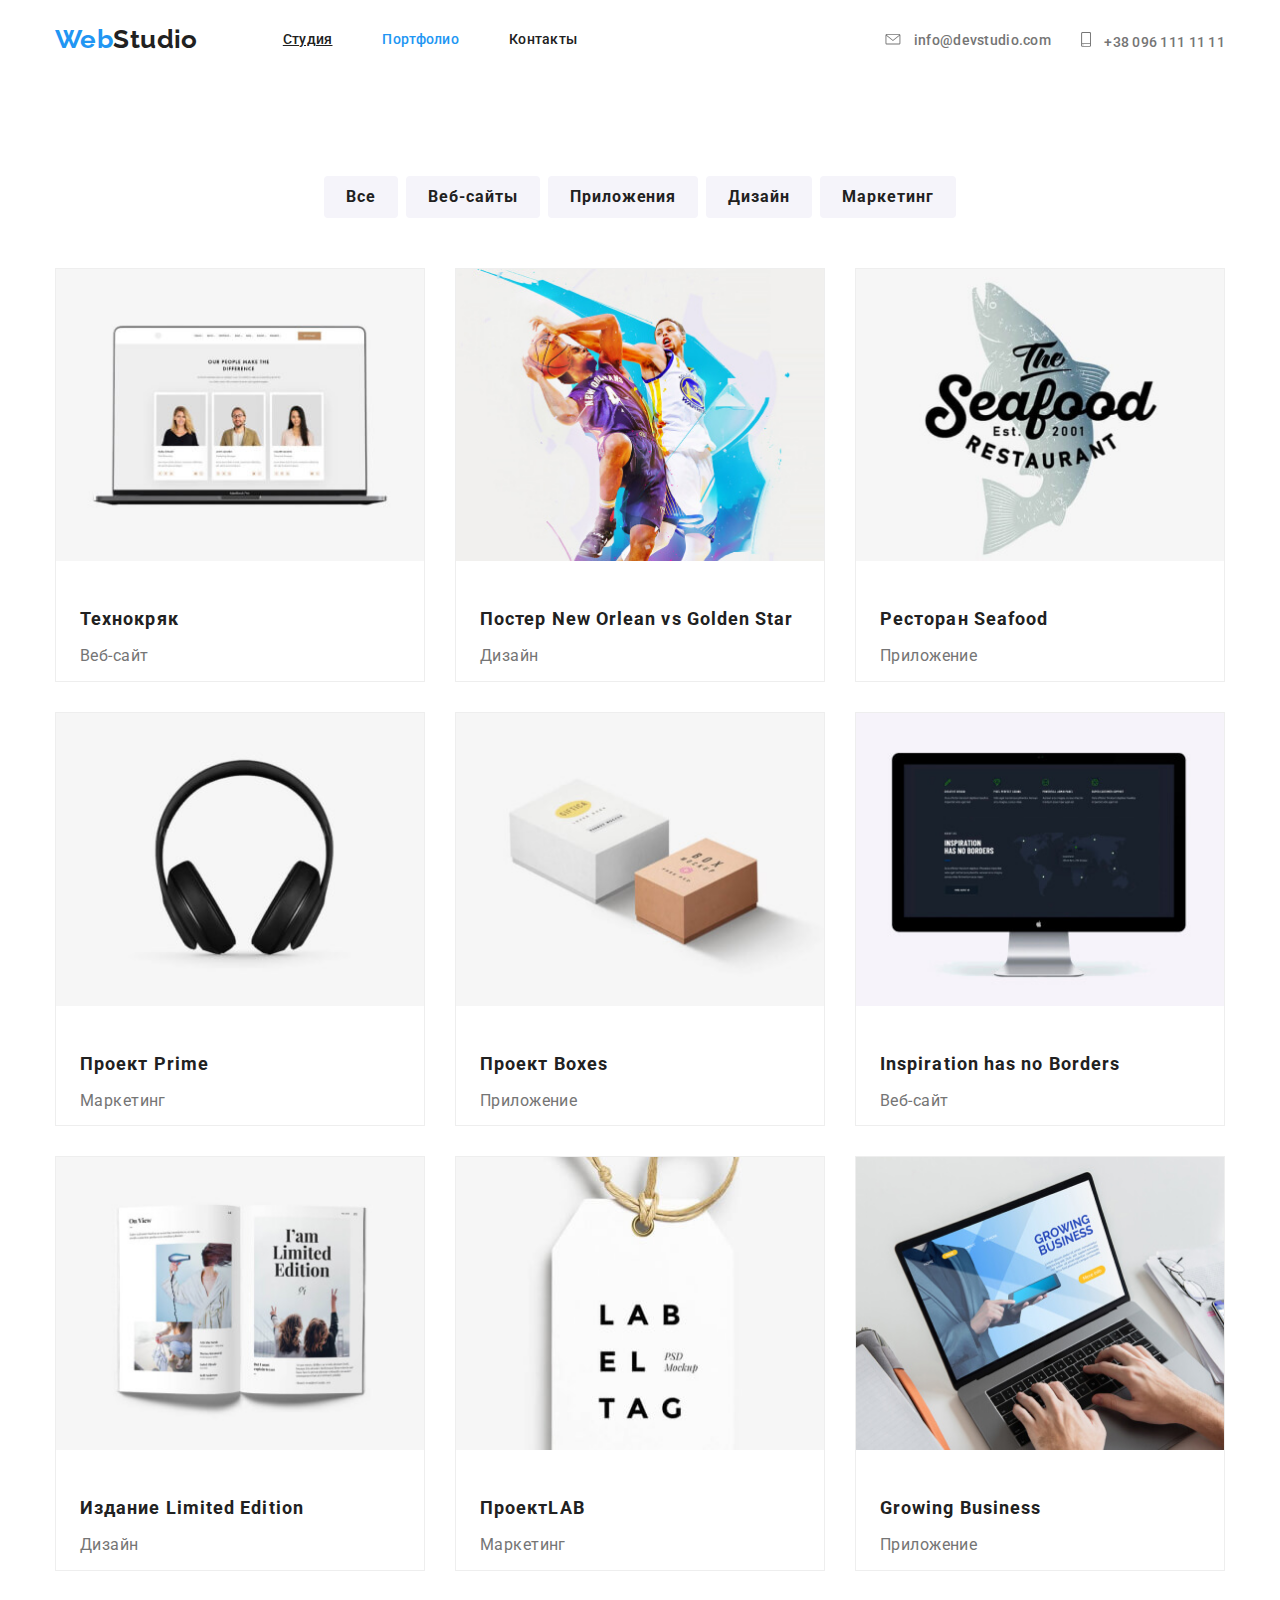
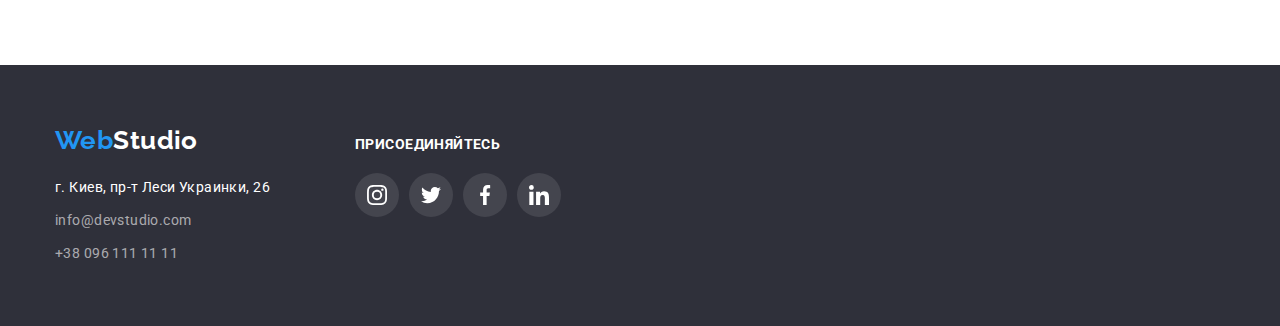
==== commit 319c859c: "Исправление" ====
--- a/portfolio.html
+++ b/portfolio.html
@@ -15,10 +15,10 @@
         <a class="logo link" href="./index.html" aria-label="Логотип компании Веб студия"><span class="logo-item">Web</span>Studio</a>
     <ul class="navigation-list">
         <li class="navigation-list-item list">
-            <a class="navigation-list-link selected link" href="./index.html" aria-label="Переход на главную страницу сайта">Студия</a>
+            <a class="navigation-list-link" href="./index.html" aria-label="Переход на главную страницу сайта">Студия</a>
         </li>
         <li class="navigation-list-item list">
-            <a class="navigation-list-link link" href="./portfolio.html" aria-label="Переход на страницу портфолио">Портфолио</a>
+            <a class="navigation-list-link link selected link" href="./portfolio.html" aria-label="Переход на страницу портфолио">Портфолио</a>
         </li>
         <li class="navigation-list-item list">
             <a class="navigation-list-link link" href="" aria-label="Переход на страницу контактов">Контакты</a>
--- a/css/styles.css
+++ b/css/styles.css
@@ -519,12 +519,19 @@
 }
 .work-examples-item {
     width: 370px;
+    border: 1px solid #EEEEEE;
 }
 .work-examples-item:not(:nth-child(3n)){
     margin-right: 30px; 
 }
 .work-examples-item:not(:nth-last-child(-n+3)) {
     margin-bottom: 30px;
+}
+.work-examples-item:hover { 
+    box-shadow: 1px 4px 6px 
+    rgba(0, 0, 0, 0.16), 0px 4px 4px 
+    rgba(0, 0, 0, 0.06), 0px 1px 1px
+    rgba(0, 0, 0, 0.12);
 }
 .work-examples-item-link-image {
     margin-bottom: 20px;
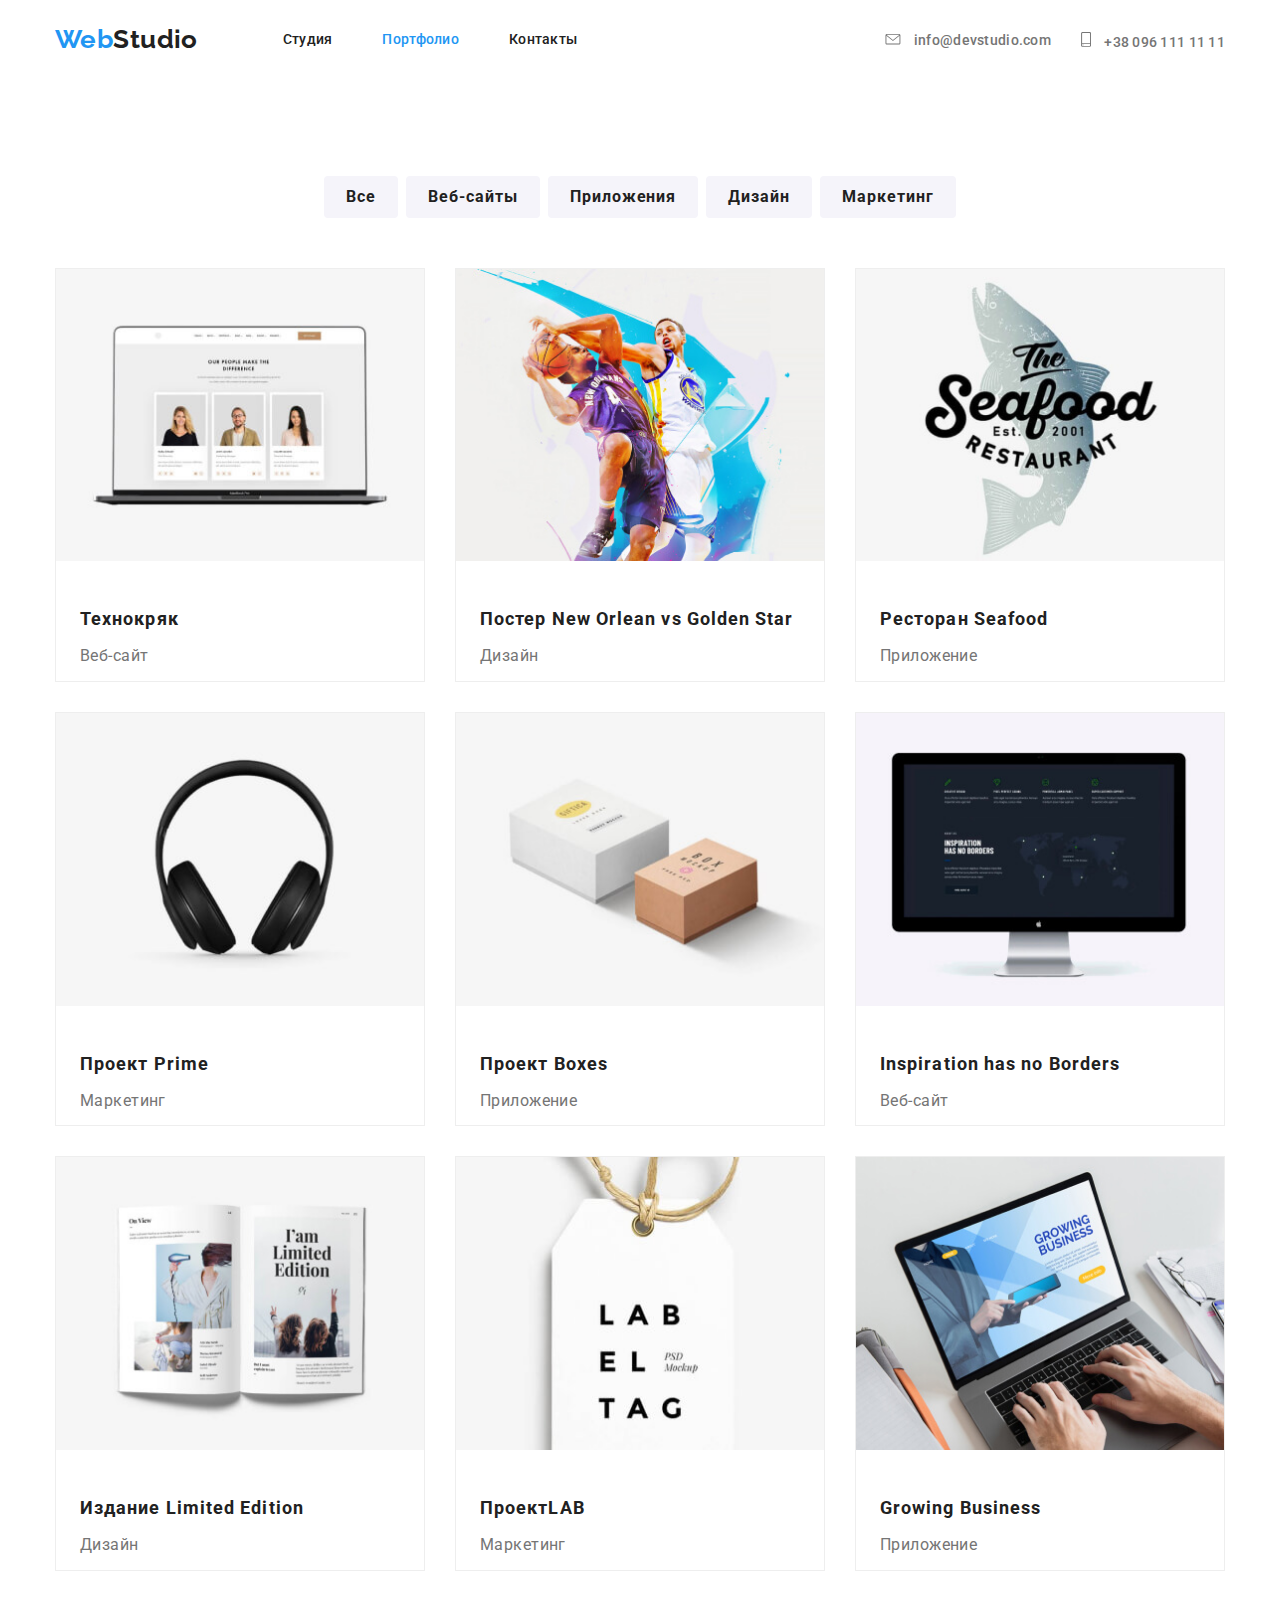
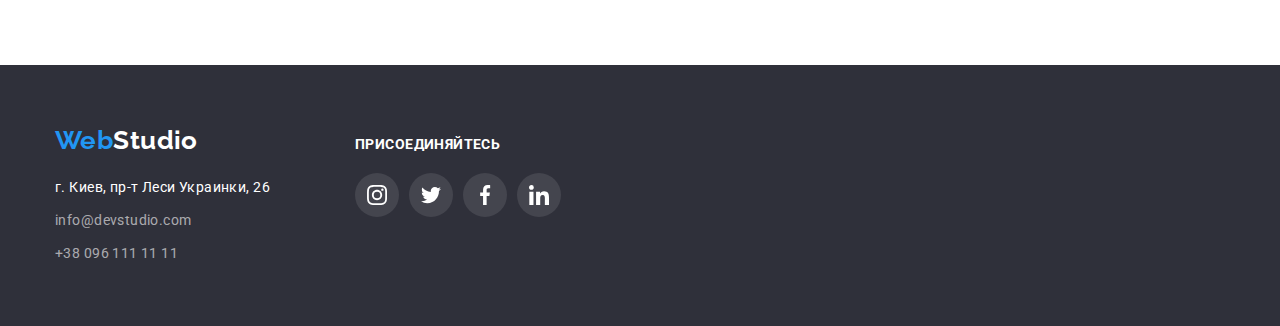
==== commit 3c4a1c64: "Исправлены ошибки" ====
--- a/portfolio.html
+++ b/portfolio.html
@@ -15,10 +15,10 @@
         <a class="logo link" href="./index.html" aria-label="Логотип компании Веб студия"><span class="logo-item">Web</span>Studio</a>
     <ul class="navigation-list">
         <li class="navigation-list-item list">
-            <a class="navigation-list-link" href="./index.html" aria-label="Переход на главную страницу сайта">Студия</a>
+            <a class="navigation-list-link link" href="./index.html" aria-label="Переход на главную страницу сайта">Студия</a>
         </li>
         <li class="navigation-list-item list">
-            <a class="navigation-list-link link selected link" href="./portfolio.html" aria-label="Переход на страницу портфолио">Портфолио</a>
+            <a class="navigation-list-link selected link" href="./portfolio.html" aria-label="Переход на страницу портфолио">Портфолио</a>
         </li>
         <li class="navigation-list-item list">
             <a class="navigation-list-link link" href="" aria-label="Переход на страницу контактов">Контакты</a>
